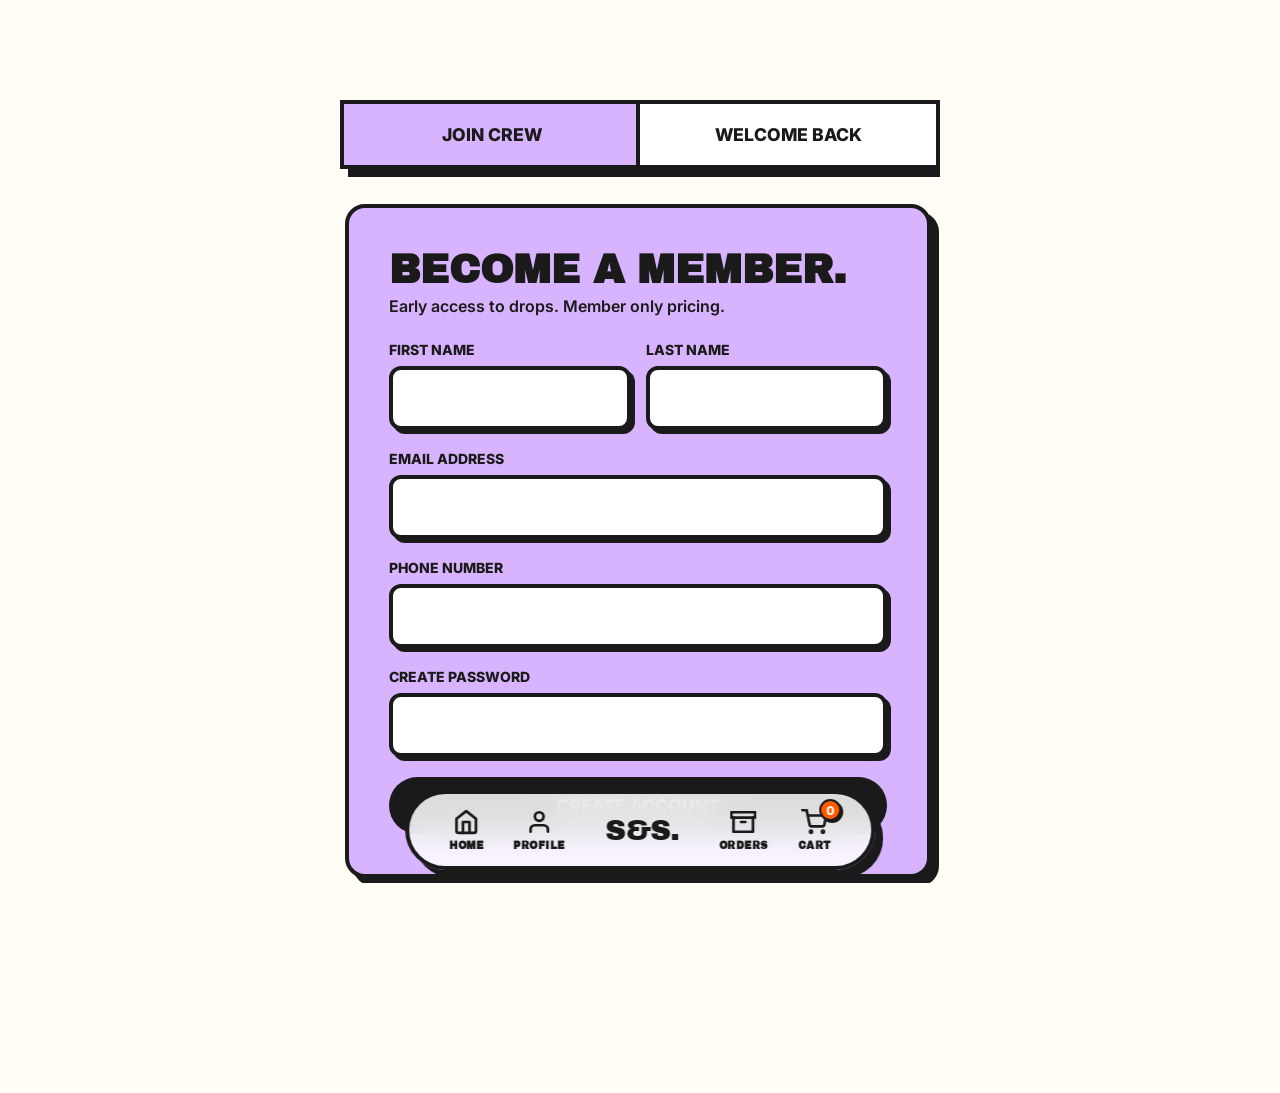
==== account.html @ eb3f5315 "Add files via upload" ====
<!DOCTYPE html>
<html lang="en">
<head>
    <meta charset="UTF-8">
    <meta name="viewport" content="width=device-width, initial-scale=1.0">
    <title>STEP | Account Setup</title>
    <link rel="stylesheet" href="style.css">
    <style>
        /* --- Neubrutalist Slider Specific Styles --- */
        .auth-wrapper {
            max-width: 600px;
            margin: 60px auto;
            overflow: hidden; /* Contains the sliding track */
        }

        /* The Pill Toggle */
        .auth-toggle {
            display: flex;
            position: relative;
            border: var(--border);
            margin-bottom: 30px;
            background: white;
            box-shadow: var(--shadow);
            overflow: hidden;
            cursor: pointer;
        }

        .toggle-btn {
            flex: 1;
            padding: 20px;
            text-align: center;
            font-weight: 800;
            font-size: 1.1rem;
            z-index: 2;
            transition: color 0.3s;
            user-select: none;
        }

        /* The Moving Background Block inside Toggle */
        .toggle-slider {
            position: absolute;
            top: 0; left: 0;
            width: 50%; height: 100%;
            background: var(--purple); /* Default: Signup Color */
            border-right: var(--border);
            z-index: 1;
            transition: transform 0.5s cubic-bezier(0.85, 0, 0.15, 1), background 0.5s;
        }

        /* The Sliding Form Track */
        .forms-window {
            overflow: hidden;
            width: 100%;
        }

        .forms-track {
            display: flex;
            width: 200%; /* Holds two 100% wide forms */
            transition: transform 0.6s cubic-bezier(0.85, 0, 0.15, 1);
            align-items: flex-start;
        }

        .form-pane {
            width: 49.7%; /* 50% of the 200% track = 100% of wrapper */
            padding: 5px; /* Prevent shadow clipping */
        }

        /* --- ACTIVE STATES (When Login is selected) --- */
        .auth-wrapper.is-login .toggle-slider {
            transform: translateX(100%);
            border-right: none;
            border-left: var(--border);
            background: var(--secondary); /* Login Color */
        }
        
        .auth-wrapper.is-login .forms-track {
            transform: translateX(-50%); /* Slide to the second form */
        }

        /* Responsive Form Row */
        .form-row { display: flex; gap: 15px; }
        @media (max-width: 600px) { .form-row { flex-direction: column; gap: 0; } }
        
        a{
            text-decoration: none;
        }
    </style>
</head>
<body onload="setupGlobal()">

    <!-- 3. UNIVERSAL FLOATING APP DOCK (Shows Everywhere) -->
    <div class="bottom-nav">
        <!-- Menu Trigger -->
         <a href="index.html">
        <div class="nav-item" id="menuBtn">
            <svg viewBox="0 0 24 24"><path d="M3 9l9-7 9 7v11a2 2 0 0 1-2 2H5a2 2 0 0 1-2-2z"></path><polyline points="9 22 9 12 15 12 15 22"></polyline></svg>
            <span>HOME</span>
        </div>
</a>
        <!-- Profile -->
        <a href="account.html" class="nav-item">
            <svg viewBox="0 0 24 24"><path d="M20 21v-2a4 4 0 0 0-4-4H8a4 4 0 0 0-4 4v2"></path><circle cx="12" cy="7" r="4"></circle></svg>
            <span>PROFILE</span>
        </a>

        <!-- BRAND LOGO (Center Anchor) -->
        <a href="index.html" class="dock-logo">S&S.</a>

        <!-- Orders / Archive -->
        <a href="orders.html" class="nav-item">
            <svg viewBox="0 0 24 24"><path d="M21 8v13H3V8"></path><path d="M1 3h22v5H1z"></path><path d="M10 12h4"></path></svg>
            <span>ORDERS</span>
        </a>

        <!-- Cart -->
        <a href="cart.html" class="nav-item">
            <div class="cart-badge cart-count">0</div>
            <svg viewBox="0 0 24 24"><circle cx="9" cy="21" r="1"></circle><circle cx="20" cy="21" r="1"></circle><path d="M1 1h4l2.68 13.39a2 2 0 0 0 2 1.61h9.72a2 2 0 0 0 2-1.61L23 6H6"></path></svg>
            <span>CART</span>
        </a>
    </div>
    <!-- AUTHENTICATION SLIDER SYSTEM -->
    <div class="container" id="auth-main">
        <div class="auth-wrapper" id="authWrapper">
            
            <!-- Custom Toggle Switch -->
            <div class="auth-toggle">
                <div class="toggle-slider" id="toggleSlider"></div>
                <div class="toggle-btn" onclick="switchMode('signup')">JOIN CREW</div>
                <div class="toggle-btn" onclick="switchMode('login')">WELCOME BACK</div>
            </div>

            <!-- Sliding Track -->
            <div class="forms-window">
                <div class="forms-track">
                    
                    <!-- PANE 1: SIGN UP -->
                    <div class="form-pane">
                        <div class="bento-card" style="background: var(--purple);">
                            <h1 style="font-size: 2.5rem; margin-bottom: 5px;">BECOME A MEMBER.</h1>
                            <p style="margin-bottom: 25px; font-weight:600;">Early access to drops. Member only pricing.</p>
                            
                            <form onsubmit="handleSignup(event)">
                                <div class="form-row">
                                    <div style="flex: 1;"><label>First Name</label><input type="text" id="reg-fn" required></div>
                                    <div style="flex: 1;"><label>Last Name</label><input type="text" id="reg-ln" required></div>
                                </div>
                                <label>Email Address</label><input type="email" id="reg-em" required>
                                <label>Phone Number</label><input type="tel" id="reg-ph">
                                <label>Create Password</label><input type="password" id="reg-pass" required minlength="6">
                                <button type="submit" class="btn-main" style="width: 100%; font-size: 1.1rem;">CREATE ACCOUNT</button>
                            </form>
                        </div>
                    </div>

                    <!-- PANE 2: LOG IN -->
                    <div class="form-pane">
                        <div class="bento-card" style="background: var(--secondary);">
                            <h1 style="font-size: 2.5rem; margin-bottom: 5px;">ACCESS GRANTED.</h1>
                            <p style="margin-bottom: 25px; font-weight:600;">Log in to access your dashboard and orders.</p>
                            
                            <form onsubmit="handleLogin(event)">
                                <label>Email Address</label>
                                <input type="email" id="log-em" required>
                                <label>Password</label>
                                <input type="password" id="log-pass" required>
                                <button type="submit" class="btn-main" style="width: 100%; font-size: 1.1rem; background: white; color: black;">ENTER THE VAULT</button>
                            </form>
                        </div>
                    </div>

                </div>
            </div>

        </div>
    </div>

    <script src="script.js"></script>
    <script>
        // Check if user is already logged in securely
        const currentUser = JSON.parse(localStorage.getItem('step_user'));
        if(currentUser) {
            document.getElementById('auth-main').innerHTML = `
                <div class="bento-card" style="max-width: 600px; margin: 100px auto; text-align:center; background: var(--secondary);">
                    <h1>WELCOME BACK, ${currentUser.name.toUpperCase()}.</h1>
                    <p style="margin: 20px 0; font-weight: 600;">You are fully authenticated and locked in.</p>
                    <a href="index.html" class="btn-main">RETURN TO STREETS</a>
                </div>`;
        }

        // Handle Slider UI Logic
        function switchMode(mode) {
            const wrapper = document.getElementById('authWrapper');
            if(mode === 'login') {
                wrapper.classList.add('is-login');
            } else {
                wrapper.classList.remove('is-login');
            }
        }

        // Supabase Auth Integration
        async function handleLogin(e) {
            e.preventDefault();
            const em = document.getElementById('log-em').value;
            const pass = document.getElementById('log-pass').value;
            
            // Query Supabase
            const users = await api(`site_users?email=eq.${em}&password=eq.${pass}`);
            
            if(users.length > 0) {
                localStorage.setItem('step_user', JSON.stringify({ email: em, name: users[0].first_name }));
                window.location.href = 'index.html';
            } else {
                alert('Invalid Email or Password. Please try again.');
            }
        }

        async function handleSignup(e) {
            e.preventDefault();
            const em = document.getElementById('reg-em').value;
            const pass = document.getElementById('reg-pass').value;
            
            // Validate if email already exists
            const existing = await api(`site_users?email=eq.${em}`);
            if(existing.length > 0) {
                alert('Email already registered. Switching to Login...');
                switchMode('login'); // Automatically slide them to the login screen!
                document.getElementById('log-em').value = em; // Pre-fill email
                return;
            }

            const user = { 
                first_name: document.getElementById('reg-fn').value, 
                last_name: document.getElementById('reg-ln').value, 
                email: em, 
                phone: document.getElementById('reg-ph').value,
                password: pass
            };
            
            await api('site_users', 'POST', user);
            
            // Auto Login and Route to Home
            localStorage.setItem('step_user', JSON.stringify({ email: em, name: user.first_name }));
            window.location.href = 'index.html';
        }
    </script>
</body>
</html>
---- style.css ----
@import url('https://fonts.googleapis.com/css2?family=Archivo+Black&family=Inter:wght@400;600;800&display=swap');

:root {
    --bg: #FFFDF6; 
    --accent: #FF5C00; 
    --secondary: #B1D8B7;
    --purple: #D8B4FE;
    --black: #1A1A1A;
    --border: 4px solid var(--black);
    --shadow: 8px 8px 0px var(--black);
    --shadow-hover: 12px 12px 0px var(--black);
    --radius: 20px;
}

* { margin: 0; padding: 0; box-sizing: border-box; font-family: 'Inter', sans-serif; }
body { background: var(--bg); color: var(--black); overflow-x: hidden; }
h1, h2, h3, .logo { font-family: 'Archivo Black', sans-serif; text-transform: uppercase; }

/* Navigation */
nav {
    position: sticky; top: 20px; z-index: 1000; margin: 0 20px; background: white;
    border: var(--border); border-radius: 100px; padding: 15px 30px;
    display: flex; justify-content: space-between; align-items: center;
    box-shadow: var(--shadow);
}
.logo { font-size: 24px; cursor: pointer; }
.desktop-only { display: flex; gap: 30px; list-style: none; }
.desktop-only a { text-decoration: none; color: var(--black); font-weight: 800; font-size: 14px; }
.nav-actions { display: flex; align-items: center; gap: 15px; }

/* Buttons */
.btn-main {
    background: var(--black); color: white; padding: 18px 36px; border-radius: 100px;
    text-decoration: none; font-weight: 800; display: inline-block; border: none;
    cursor: pointer; text-align: center; font-size: 1rem; transition: 0.2s;
}
.btn-main:hover { transform: translate(-2px, -2px); box-shadow: 6px 6px 0px rgba(0,0,0,0.5); }
.btn-white {
    background: white; color: var(--black); padding: 12px 24px; border-radius: 100px;
    text-decoration: none; font-weight: 800; border: var(--border);
    box-shadow: 4px 4px 0px var(--black); transition: 0.2s;
}
.btn-white:hover { transform: translate(-2px, -2px); box-shadow: 6px 6px 0px var(--black); }

/* Hamburger & Fullscreen Menu */
.hamburger { display: flex; flex-direction: column; gap: 6px; cursor: pointer; padding: 5px; z-index: 3001; }
.hamburger span { width: 30px; height: 4px; background: var(--black); border-radius: 2px; }
.menu-overlay {
    position: fixed; top: 0; right: 0; width: 100vw; height: 100vh; background: var(--bg);
    border-left: var(--border); z-index: 3000; transform: translateX(105%);
    transition: transform 0.6s cubic-bezier(0.85, 0, 0.15, 1); display: flex; flex-direction: column;
}
.menu-overlay.active { transform: translateX(0); }
.menu-header { padding: 30px; display: flex; justify-content: space-between; align-items: center; }
.close-btn {
    font-size: 50px; font-weight: 300; cursor: pointer; width: 60px; height: 60px;
    display: flex; align-items: center; justify-content: center; border: var(--border);
    border-radius: 50%; background: white; box-shadow: 4px 4px 0px var(--black);
}
.menu-content { flex: 1; display: flex; flex-direction: column; justify-content: center; padding: 0 50px; }
.mobile-links { list-style: none; }
.mobile-links li { margin: 15px 0; opacity: 0; transform: translateX(50px); transition: 0.4s ease; transition-delay: calc(0.1s * var(--i)); }
.menu-overlay.active .mobile-links li { opacity: 1; transform: translateX(0); }
.mobile-links a {
    font-family: 'Archivo Black', sans-serif; font-size: clamp(3rem, 8vw, 5rem);
    text-decoration: none; color: transparent; -webkit-text-stroke: 2px var(--black); transition: 0.3s;
}
.mobile-links a:hover { color: var(--black); padding-left: 20px; }

/* Grids & Cards */
.container { max-width: 1400px; margin: 40px auto; padding: 0 20px; }
.bento-card { background: white; border: var(--border); border-radius: var(--radius); padding: 40px; box-shadow: var(--shadow); }
.product-grid { 
    display: grid; 
    grid-template-columns: repeat(auto-fill, minmax(280px, 1fr)); /* Auto-adapts to mobile/desktop */
    gap: 30px; 
    margin-top: 30px; 
}
.shoe-card { background: white; border: var(--border); border-radius: var(--radius); overflow: hidden; box-shadow: var(--shadow); transition: 0.2s; }
.shoe-card:hover { transform: translate(-4px, -4px); box-shadow: var(--shadow-hover); }
.shoe-img { 
    width: 100%;
    aspect-ratio: 4 / 5; /* Perfect uniform sizing for all images */
    background: #f5f5f5; 
    border-bottom: var(--border); 
    display: flex; 
    align-items: center; 
    justify-content: center; 
    overflow: hidden; 
}
.shoe-img img { 
    width: 100%; 
    height: 100%; 
    object-fit: cover; /* Forces the image to fill the space without stretching */
    transition: transform 0.6s cubic-bezier(0.16, 1, 0.3, 1); 
}

.shoe-card:hover img { 
    transform: scale(1.08) rotate(-2deg); 
}
.shoe-info { padding: 25px; }

/* Forms & Inputs */
input, select, textarea {
    width: 100%; padding: 18px; border: var(--border); border-radius: 12px;
    margin-bottom: 20px; font-size: 1rem; font-weight: 600; background: white;
    box-shadow: 4px 4px 0px var(--black); outline: none; transition: 0.2s;
}
input:focus, textarea:focus { transform: translate(-2px, -2px); box-shadow: 6px 6px 0px var(--black); }
label { font-weight: 800; margin-bottom: 8px; display: block; text-transform: uppercase; font-size: 14px; }

/* Admin Table */
.admin-table { width: 100%; border-collapse: collapse; margin-top: 20px; }
.admin-table th, .admin-table td { border: 2px solid var(--black); padding: 15px; text-align: left; }
.admin-table th { background: var(--secondary); font-family: 'Archivo Black', sans-serif; }

@media (max-width: 900px) { .desktop-only { display: none; } }

/* --- Interactive Swatches (Nike/Amazon Style) --- */
.swatch-group { display: flex; flex-wrap: wrap; gap: 12px; margin-bottom: 25px; }

/* Size Swatches */
.size-swatch input[type="radio"], .color-swatch input[type="radio"] { display: none; }
.size-swatch label {
    display: flex; align-items: center; justify-content: center;
    width: 65px; height: 55px; border: 2px solid #ddd; border-radius: 8px;
    font-weight: 800; cursor: pointer; transition: 0.2s; background: white;
    font-size: 14px; box-shadow: 2px 2px 0px rgba(0,0,0,0.1);
}
.size-swatch input:checked + label {
    border-color: var(--black); background: var(--black); color: white;
    box-shadow: 4px 4px 0px var(--black); transform: translate(-2px, -2px);
}
.size-swatch label:hover { border-color: var(--black); }

/* Color Swatches */
.color-swatch label {
    display: block; width: 45px; height: 45px; border-radius: 50%;
    border: 2px solid #ddd; cursor: pointer; transition: 0.2s;
    box-shadow: 2px 2px 0px rgba(0,0,0,0.1);
}
.color-swatch input:checked + label {
    border: 4px solid var(--black); outline: 2px solid white; outline-offset: -4px;
    box-shadow: 4px 4px 0px var(--black); transform: translate(-2px, -2px);
}

/* --- Product Image Gallery --- */
.gallery-container { display: flex; gap: 20px; height: 600px; }
.thumbnails { display: flex; flex-direction: column; gap: 15px; width: 100px; overflow-y: auto; }
.thumb-img { 
    width: 100%; height: 100px; object-fit: cover; border: 3px solid transparent; 
    border-radius: 12px; cursor: pointer; opacity: 0.6; transition: 0.2s; background: #eee;
}
.thumb-img:hover, .thumb-img.active { opacity: 1; border-color: var(--black); box-shadow: 4px 4px 0px var(--black); }
.main-image { 
    flex: 1; height: 100%; border: var(--border); border-radius: var(--radius); 
    object-fit: cover; background: #eee; box-shadow: var(--shadow);
}

@media (max-width: 900px) {
    .gallery-container { flex-direction: column-reverse; height: auto; }
    .thumbnails { flex-direction: row; width: 100%; overflow-x: auto; padding-bottom: 10px; }
    .thumb-img { width: 80px; height: 80px; flex-shrink: 0; }
    .main-image { height: 400px; }
}

  /* --- APP-LIKE MOBILE OPTIMIZATIONS --- */
body {
    -webkit-tap-highlight-color: transparent;
    user-select: none; /* Prevents text selection on rapid taps */
}

/* Hide scrollbars for an app-like feel */
::-webkit-scrollbar { width: 0px; background: transparent; }

/* --- UNIVERSAL APP LAYOUT PREP --- */
body {
    -webkit-tap-highlight-color: transparent;
    user-select: none;
    padding-bottom: 150px; /* Ensure content doesn't hide behind the dock */
    padding-top: 40px; /* Gives breathing room since there's no top nav */
}

/* Failsafe to hide any old top navs if you missed deleting them */
nav { display: none !important; }

/* --- THE 10/10 FLOATING NEUBRUTALIST DOCK --- */
.bottom-nav {
    display: flex;
    position: fixed;
    bottom: 30px; /* Floats beautifully on Desktop/Laptop */
    left: 50%;
    transform: translateX(-50%);
    width: fit-content;
    gap: 30px; /* Spacing between icons */
    
    /* Premium Glassmorphism + Neubrutalism Blend */
    background: rgba(255, 255, 255, 0.85);
    backdrop-filter: blur(16px);
    -webkit-backdrop-filter: blur(16px);
    
    border: var(--border);
    border-radius: 100px; /* Perfect pill shape */
    z-index: 5000;
    padding: 15px 40px;
    justify-content: center;
    align-items: center;
    box-shadow: var(--shadow);
    transition: all 0.4s cubic-bezier(0.175, 0.885, 0.32, 1.275);
}

/* Laptop/Desktop Hover Physics */
@media (min-width: 901px) {
    .bottom-nav:hover {
        transform: translateX(-50%) translateY(-8px);
        box-shadow: 12px 12px 0px var(--black);
    }
}

/* Dock Navigation Items */
.nav-item {
    display: flex; flex-direction: column; align-items: center; gap: 5px;
    text-decoration: none; color: var(--black); position: relative;
    transition: transform 0.2s cubic-bezier(0.175, 0.885, 0.32, 1.275);
    cursor: pointer;
}

.nav-item:active { transform: scale(0.85); }
.nav-item:hover svg { stroke: var(--accent); transform: translateY(-3px); transition: 0.2s; }

.nav-item svg { 
    width: 26px; height: 26px; stroke-width: 2.5; 
    stroke: var(--black); fill: none; stroke-linecap: round; stroke-linejoin: round; 
    transition: all 0.2s;
    z-index: 40;
}

.nav-item span { font-size: 10px; font-weight: 800; font-family: 'Archivo Black', sans-serif; letter-spacing: 0.5px; }

/* The Central Brand Logo inside the Dock */
.dock-logo {
    font-family: 'Archivo Black', sans-serif;
    font-size: 1.8rem;
    color: var(--black);
    letter-spacing: -1px;
    text-decoration: none;
    padding: 0 10px;
    transition: 0.3s;
}
.dock-logo:hover { color: var(--accent); transform: scale(1.05); }

/* Notification Badge */
.cart-badge {
    position: absolute; top: -10px; right: -10px;
    background: var(--accent); color: white;
    font-size: 12px; font-weight: 800; width: 22px; height: 22px;
    display: flex; align-items: center; justify-content: center;
    border-radius: 50%; border: 2px solid var(--black);
    box-shadow: 2px 2px 0px var(--black);
    z-index: 50;
}

/* --- MOBILE SPECIFIC SNAP --- */
@media (max-width: 900px) {
    body { padding-top: 20px; }
    .bottom-nav { 
        width: 100%; max-width: 100%; 
        bottom: 0; gap: 0; justify-content: space-between;
        border-radius: 30px 30px 0 0; /* Flat bottom, rounded top like a native app sheet */
        border-left: none; border-right: none; border-bottom: none;
        padding: 15px 25px 25px; /* Extra padding for iOS swipe home bar */
        box-shadow: 0px -10px 20px rgba(0,0,0,0.05); /* Soft premium shadow */
    }
    .bottom-nav:hover { transform: translateX(-50%); box-shadow: 0px -10px 20px rgba(0,0,0,0.05); }
    .nav-item svg { width: 24px; height: 24px; }
    .dock-logo { font-size: 1.4rem; padding: 0; }
}
/* --- HOMEPAGE SPECIFIC STYLES --- */
.home-bento {
    display: grid;
    grid-template-columns: repeat(12, 1fr);
    gap: 25px;
    margin-bottom: 25px;
}

/* Hero Section */
.hero-main {
    grid-column: span 8;
    background: var(--secondary);
    min-height: 500px;
    position: relative;
    overflow: hidden;
    display: flex;
    flex-direction: column;
    justify-content: center;
    padding: 60px;
}

.hero-side-stack {
    grid-column: span 4;
    display: flex;
    flex-direction: column;
    gap: 25px;
}

.hero-side-card {
    flex: 1;
    display: flex;
    flex-direction: column;
    justify-content: center;
    padding: 40px;
    background: var(--purple);
}

/* Typographic Magic */
.huge-text {
    font-size: clamp(4rem, 8vw, 7rem);
    line-height: 0.85;
    margin-bottom: 20px;
    position: relative;
    z-index: 2;
}

.outline-text {
    color: transparent;
    -webkit-text-stroke: 2px var(--black);
}

/* Floating Hero Shoe */
.hero-shoe-img {
    position: absolute;
    right: -10%;
    bottom: -10%;
    width: 75%;
    transform: rotate(-15deg);
    filter: drop-shadow(0px 30px 20px rgba(0,0,0,0.3));
    z-index: 1;
    transition: transform 0.6s cubic-bezier(0.175, 0.885, 0.32, 1.275);
    /* Tricks white background images into looking transparent */
    mix-blend-mode: multiply; 
}

.hero-main:hover .hero-shoe-img {
    transform: rotate(-5deg) scale(1.05) translateY(-20px);
}

/* Infinite Marquee */
.marquee-container {
    background: var(--black);
    color: white;
    border: var(--border);
    border-radius: 100px;
    padding: 15px 0;
    overflow: hidden;
    white-space: nowrap;
    position: relative;
    box-shadow: var(--shadow);
    margin: 40px 0;
    display: flex;
    align-items: center;
}

.marquee-content {
    display: inline-block;
    font-family: 'Archivo Black', sans-serif;
    font-size: 1.5rem;
    animation: scrollMarquee 15s linear infinite;
}

.marquee-content span { margin: 0 40px; color: var(--accent); }

@keyframes scrollMarquee {
    0% { transform: translateX(0); }
    100% { transform: translateX(-50%); }
}

/* Editorial Category Grid */
.category-bento {
    display: grid;
    grid-template-columns: repeat(3, 1fr);
    gap: 25px;
    margin: 40px 0;
}

.cat-card {
    position: relative;
    height: 400px;
    background: white;
    overflow: hidden;
    display: flex;
    align-items: flex-end;
    padding: 30px;
    text-decoration: none;
    color: var(--black);
}

.cat-card img {
    position: absolute; top: 0; left: 0; width: 100%; height: 100%;
    object-fit: cover; z-index: 0;
    transition: 0.6s cubic-bezier(0.16, 1, 0.3, 1);
}

.cat-card:hover img { transform: scale(1.1); }

.cat-card h2 {
    position: relative; z-index: 2;
    background: white; border: var(--border); padding: 10px 20px;
    border-radius: 100px; font-size: 1.5rem;
    box-shadow: 4px 4px 0px var(--black);
    transition: 0.2s;
}

.cat-card:hover h2 { transform: translateY(-5px); box-shadow: 6px 6px 0px var(--accent); color: var(--accent); }

/* Responsive Overrides for Index */
@media (max-width: 900px) {
    .home-bento { grid-template-columns: 1fr; }
    .hero-main, .hero-side-stack { grid-column: span 1; }
    .hero-main { padding: 40px 20px; min-height: 450px; }
    .hero-shoe-img { right: -20%; bottom: 0; width: 120%; }
    .category-bento { grid-template-columns: 1fr; }
}
/* --- BULLETPROOF SKELETON LOADER (Matches your image exactly) --- */
/* --- PERFECT SKELETON LOADER (Matches your uploaded image) --- */
.skeleton-card-wrapper {
    background: #ffffff;
    border: 1px solid #f0f0f0;
    border-radius: 16px;
    overflow: hidden;
    box-shadow: 0 4px 15px rgba(0,0,0,0.02);
    display: flex;
    flex-direction: column;
}

@keyframes shimmer {
    0% { background-position: -200% 0; }
    100% { background-position: 200% 0; }
}

.skeleton-box {
    background: linear-gradient(90deg, #f5f5f5 25%, #fafafa 50%, #f5f5f5 75%);
    background-size: 200% 100%;
    animation: shimmer 1.5s infinite linear;
}

.skel-img-box { width: 100%; aspect-ratio: 1/1; }
.skel-content-box { padding: 20px; }
.skel-line-long { height: 12px; width: 80%; border-radius: 4px; margin-bottom: 12px; }
.skel-line-short { height: 12px; width: 40%; border-radius: 4px; margin-bottom: 25px; }
.skel-button-pill { height: 35px; width: 80px; border-radius: 6px; }

/* --- NEW: ORDER ACCORDION STYLES --- */
.order-accordion-item {
    margin-bottom: 20px;
    animation: pageFadeIn 0.6s cubic-bezier(0.16, 1, 0.3, 1) forwards;
}

.order-header {
    background: white;
    border: var(--border);
    padding: 20px 25px;
    box-shadow: var(--shadow);
    cursor: pointer;
    transition: 0.2s ease-out;
    display: grid;
    grid-template-columns: 2fr 1fr auto; /* Name | Date | Status */
    gap: 20px;
    align-items: center;
}

.order-accordion-item.active .order-header,
.order-header:hover {
    transform: translateY(-4px);
    background: #fdfae7; /* Light cream on active/hover */
}

.order-header h3 {
    font-size: 1.1rem;
    white-space: nowrap;
    overflow: hidden;
    text-overflow: ellipsis;
}

.order-header .order-date {
    font-weight: 800;
    color: #666;
    font-size: 0.9rem;
}

/* The expandable details area */
.order-details {
    max-height: 0;
    overflow: hidden;
    transition: max-height 0.5s cubic-bezier(0.25, 0.8, 0.25, 1), padding 0.5s;
    background: white;
    border: 4px solid var(--black);
    padding: 0 25px;
}

.order-accordion-item.active .order-details {
    max-height: 500px; /* Animate to this height */
    padding: 25px;
}

.detail-content {
    display: flex;
    gap: 25px;
    flex-wrap: wrap;
}

.detail-content img {
    width: 130px;
    height: 130px;
    object-fit: cover;
    border-radius: 12px;
    border: var(--border);
}

.detail-content .info-stack {
    flex: 1;
    min-width: 250px;
}
/* --- FOMO & INVENTORY STYLES --- */
.badge-urgency {
    background: #ffeae5; 
    color: #ff3b30; 
    border: 2px solid #ff3b30;
    font-size: 11px; 
    font-weight: 800; 
    padding: 6px 10px; 
    border-radius: 6px;
    display: inline-flex; 
    align-items: center;
    gap: 5px;
    margin-bottom: 12px;
    box-shadow: 2px 2px 0px #ff3b30;
    animation: pulse-border 2s infinite;
}

@keyframes pulse-border {
    0% { box-shadow: 0 0 0 0 rgba(255, 59, 48, 0.4); }
    70% { box-shadow: 0 0 0 6px rgba(255, 59, 48, 0); }
    100% { box-shadow: 0 0 0 0 rgba(255, 59, 48, 0); }
}

.img-sold-out {
    opacity: 0.6;
    filter: grayscale(100%);
}

.sold-out-overlay {
    position: absolute;
    top: 50%; left: 50%;
    transform: translate(-50%, -50%) rotate(-10deg);
    background: var(--black);
    color: white;
    font-family: 'Archivo Black', sans-serif;
    padding: 10px 20px;
    font-size: 1.8rem;
    border: 4px solid white;
    box-shadow: 6px 6px 0px rgba(0,0,0,0.4);
    z-index: 10;
    pointer-events: none;
    white-space: nowrap;
}

.btn-disabled {
    background: #e0e0e0 !important;
    color: #999 !important;
    border-color: #ccc !important;
    box-shadow: none !important;
    cursor: not-allowed !important;
    transform: none !important;
}
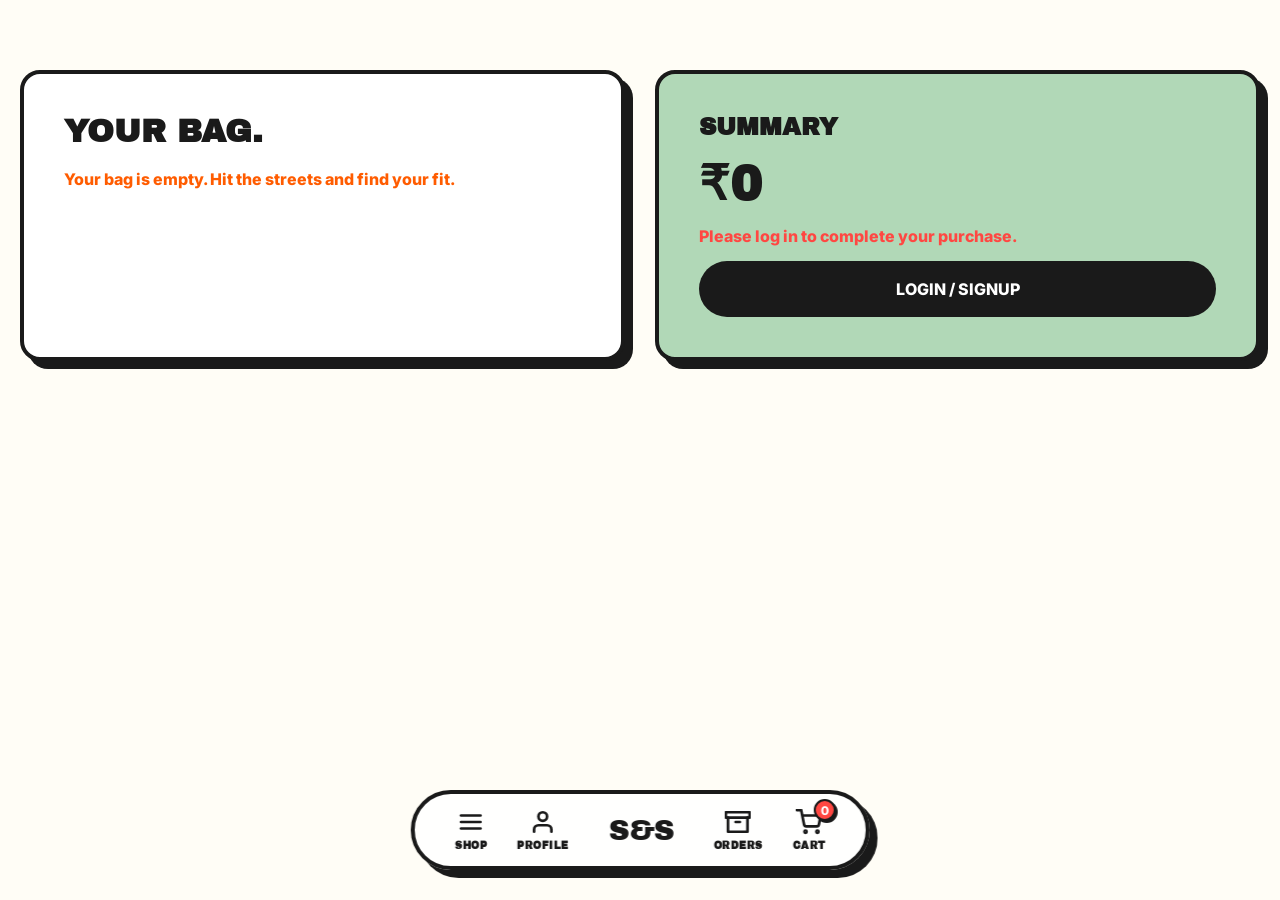
==== commit d3ad441f: "Update account.html" ====
--- a/account.html
+++ b/account.html
@@ -3,246 +3,139 @@
 <head>
     <meta charset="UTF-8">
     <meta name="viewport" content="width=device-width, initial-scale=1.0">
-    <title>STEP | Account Setup</title>
+    <title>S&S. | Shopping Cart</title>
     <link rel="stylesheet" href="style.css">
-    <style>
-        /* --- Neubrutalist Slider Specific Styles --- */
-        .auth-wrapper {
-            max-width: 600px;
-            margin: 60px auto;
-            overflow: hidden; /* Contains the sliding track */
-        }
+</head>
+<body onload="setupGlobal(); loadCartPage()">
 
-        /* The Pill Toggle */
-        .auth-toggle {
-            display: flex;
-            position: relative;
-            border: var(--border);
-            margin-bottom: 30px;
-            background: white;
-            box-shadow: var(--shadow);
-            overflow: hidden;
-            cursor: pointer;
-        }
-
-        .toggle-btn {
-            flex: 1;
-            padding: 20px;
-            text-align: center;
-            font-weight: 800;
-            font-size: 1.1rem;
-            z-index: 2;
-            transition: color 0.3s;
-            user-select: none;
-        }
-
-        /* The Moving Background Block inside Toggle */
-        .toggle-slider {
-            position: absolute;
-            top: 0; left: 0;
-            width: 50%; height: 100%;
-            background: var(--purple); /* Default: Signup Color */
-            border-right: var(--border);
-            z-index: 1;
-            transition: transform 0.5s cubic-bezier(0.85, 0, 0.15, 1), background 0.5s;
-        }
-
-        /* The Sliding Form Track */
-        .forms-window {
-            overflow: hidden;
-            width: 100%;
-        }
-
-        .forms-track {
-            display: flex;
-            width: 200%; /* Holds two 100% wide forms */
-            transition: transform 0.6s cubic-bezier(0.85, 0, 0.15, 1);
-            align-items: flex-start;
-        }
-
-        .form-pane {
-            width: 49.7%; /* 50% of the 200% track = 100% of wrapper */
-            padding: 5px; /* Prevent shadow clipping */
-        }
-
-        /* --- ACTIVE STATES (When Login is selected) --- */
-        .auth-wrapper.is-login .toggle-slider {
-            transform: translateX(100%);
-            border-right: none;
-            border-left: var(--border);
-            background: var(--secondary); /* Login Color */
-        }
-        
-        .auth-wrapper.is-login .forms-track {
-            transform: translateX(-50%); /* Slide to the second form */
-        }
-
-        /* Responsive Form Row */
-        .form-row { display: flex; gap: 15px; }
-        @media (max-width: 600px) { .form-row { flex-direction: column; gap: 0; } }
-        
-        a{
-            text-decoration: none;
-        }
-    </style>
-</head>
-<body onload="setupGlobal()">
-
-    <!-- 3. UNIVERSAL FLOATING APP DOCK (Shows Everywhere) -->
-    <div class="bottom-nav">
-        <!-- Menu Trigger -->
-         <a href="index.html">
-        <div class="nav-item" id="menuBtn">
-            <svg viewBox="0 0 24 24"><path d="M3 9l9-7 9 7v11a2 2 0 0 1-2 2H5a2 2 0 0 1-2-2z"></path><polyline points="9 22 9 12 15 12 15 22"></polyline></svg>
-            <span>HOME</span>
-        </div>
-</a>
-        <!-- Profile -->
-        <a href="account.html" class="nav-item">
-            <svg viewBox="0 0 24 24"><path d="M20 21v-2a4 4 0 0 0-4-4H8a4 4 0 0 0-4 4v2"></path><circle cx="12" cy="7" r="4"></circle></svg>
-            <span>PROFILE</span>
-        </a>
-
-        <!-- BRAND LOGO (Center Anchor) -->
-        <a href="index.html" class="dock-logo">S&S.</a>
-
-        <!-- Orders / Archive -->
-        <a href="orders.html" class="nav-item">
-            <svg viewBox="0 0 24 24"><path d="M21 8v13H3V8"></path><path d="M1 3h22v5H1z"></path><path d="M10 12h4"></path></svg>
-            <span>ORDERS</span>
-        </a>
-
-        <!-- Cart -->
-        <a href="cart.html" class="nav-item">
-            <div class="cart-badge cart-count">0</div>
-            <svg viewBox="0 0 24 24"><circle cx="9" cy="21" r="1"></circle><circle cx="20" cy="21" r="1"></circle><path d="M1 1h4l2.68 13.39a2 2 0 0 0 2 1.61h9.72a2 2 0 0 0 2-1.61L23 6H6"></path></svg>
-            <span>CART</span>
-        </a>
-    </div>
-    <!-- AUTHENTICATION SLIDER SYSTEM -->
-    <div class="container" id="auth-main">
-        <div class="auth-wrapper" id="authWrapper">
-            
-            <!-- Custom Toggle Switch -->
-            <div class="auth-toggle">
-                <div class="toggle-slider" id="toggleSlider"></div>
-                <div class="toggle-btn" onclick="switchMode('signup')">JOIN CREW</div>
-                <div class="toggle-btn" onclick="switchMode('login')">WELCOME BACK</div>
-            </div>
-
-            <!-- Sliding Track -->
-            <div class="forms-window">
-                <div class="forms-track">
-                    
-                    <!-- PANE 1: SIGN UP -->
-                    <div class="form-pane">
-                        <div class="bento-card" style="background: var(--purple);">
-                            <h1 style="font-size: 2.5rem; margin-bottom: 5px;">BECOME A MEMBER.</h1>
-                            <p style="margin-bottom: 25px; font-weight:600;">Early access to drops. Member only pricing.</p>
-                            
-                            <form onsubmit="handleSignup(event)">
-                                <div class="form-row">
-                                    <div style="flex: 1;"><label>First Name</label><input type="text" id="reg-fn" required></div>
-                                    <div style="flex: 1;"><label>Last Name</label><input type="text" id="reg-ln" required></div>
-                                </div>
-                                <label>Email Address</label><input type="email" id="reg-em" required>
-                                <label>Phone Number</label><input type="tel" id="reg-ph">
-                                <label>Create Password</label><input type="password" id="reg-pass" required minlength="6">
-                                <button type="submit" class="btn-main" style="width: 100%; font-size: 1.1rem;">CREATE ACCOUNT</button>
-                            </form>
-                        </div>
-                    </div>
-
-                    <!-- PANE 2: LOG IN -->
-                    <div class="form-pane">
-                        <div class="bento-card" style="background: var(--secondary);">
-                            <h1 style="font-size: 2.5rem; margin-bottom: 5px;">ACCESS GRANTED.</h1>
-                            <p style="margin-bottom: 25px; font-weight:600;">Log in to access your dashboard and orders.</p>
-                            
-                            <form onsubmit="handleLogin(event)">
-                                <label>Email Address</label>
-                                <input type="email" id="log-em" required>
-                                <label>Password</label>
-                                <input type="password" id="log-pass" required>
-                                <button type="submit" class="btn-main" style="width: 100%; font-size: 1.1rem; background: white; color: black;">ENTER THE VAULT</button>
-                            </form>
-                        </div>
-                    </div>
-
-                </div>
-            </div>
-
+    <!-- GLOBAL FULLSCREEN MENU OVERLAY -->
+    <div class="menu-overlay" id="menuOverlay">
+        <div class="menu-header"><div class="logo">S&S.</div><div class="close-btn" id="closeBtn">&times;</div></div>
+        <div class="menu-content">
+            <ul class="mobile-links"><li style="--i:1"><a href="mens.html">MENS</a></li><li style="--i:2"><a href="womens.html">WOMENS</a></li><li style="--i:3"><a href="kids.html">KIDS</a></li><li style="--i:4"><a href="contact.html">CONTACT</a></li></ul>
         </div>
     </div>
 
-    <script src="script.js"></script>
+    <div class="bottom-nav">
+        <div class="nav-item" id="menuBtn"><svg viewBox="0 0 24 24"><line x1="3" y1="12" x2="21" y2="12"></line><line x1="3" y1="6" x2="21" y2="6"></line><line x1="3" y1="18" x2="21" y2="18"></line></svg><span>SHOP</span></div>
+        <a href="account.html" class="nav-item"><svg viewBox="0 0 24 24"><path d="M20 21v-2a4 4 0 0 0-4-4H8a4 4 0 0 0-4 4v2"></path><circle cx="12" cy="7" r="4"></circle></svg><span>PROFILE</span></a>
+        <a href="index.html" class="dock-logo">S&S</a>
+        <a href="orders.html" class="nav-item"><svg viewBox="0 0 24 24"><path d="M21 8v13H3V8"></path><path d="M1 3h22v5H1z"></path><path d="M10 12h4"></path></svg><span>ORDERS</span></a>
+        <a href="cart.html" class="nav-item"><div class="cart-badge cart-count">0</div><svg viewBox="0 0 24 24"><circle cx="9" cy="21" r="1"></circle><circle cx="20" cy="21" r="1"></circle><path d="M1 1h4l2.68 13.39a2 2 0 0 0 2 1.61h9.72a2 2 0 0 0 2-1.61L23 6H6"></path></svg><span>CART</span></a>
+    </div>
+
+    <div class="container" style="display: grid; grid-template-columns: repeat(auto-fit, minmax(320px, 1fr)); gap: 30px; margin-top: 30px;">
+        
+        <div class="bento-card" style="background: white;">
+            <h1 style="margin-bottom: 20px;">YOUR BAG.</h1>
+            <div id="cart-items"></div>
+        </div>
+
+        <div class="bento-card" style="background: var(--secondary); height: fit-content;" id="checkout-box">
+            <h2>SUMMARY</h2>
+            <h1 id="cart-total" style="font-size: 3rem; margin: 15px 0;">₹0</h1>
+            
+            <div id="auth-gate" style="display: none;">
+                <p style="font-weight: 800; color: #ff4742; margin-bottom: 15px;">Please log in to complete your purchase.</p>
+                <a href="account.html" class="btn-main" style="display:block; text-align:center; width: 100%;">LOGIN / SIGNUP</a>
+            </div>
+
+            <form id="shipping-form" onsubmit="processCartCheckout(event)" style="display: block;">
+                <label>Full Name</label><input type="text" id="cc-name" required>
+                <label>Email</label><input type="email" id="cc-email" required>
+                <!-- NEW: PHONE INPUT FOR CART -->
+                <label>Phone Number</label><input type="tel" id="cc-phone" required placeholder="+91">
+                <label>Address</label><textarea id="cc-address" rows="3" required></textarea>
+                <button type="submit" class="btn-main" style="width: 100%; font-size: 1.2rem; padding: 20px;">SECURE CHECKOUT</button>
+            </form>
+        </div>
+    </div>
+
+<script src="script.js"></script>
     <script>
-        // Check if user is already logged in securely
-        const currentUser = JSON.parse(localStorage.getItem('step_user'));
-        if(currentUser) {
-            document.getElementById('auth-main').innerHTML = `
-                <div class="bento-card" style="max-width: 600px; margin: 100px auto; text-align:center; background: var(--secondary);">
-                    <h1>WELCOME BACK, ${currentUser.name.toUpperCase()}.</h1>
-                    <p style="margin: 20px 0; font-weight: 600;">You are fully authenticated and locked in.</p>
-                    <a href="index.html" class="btn-main">RETURN TO STREETS</a>
-                </div>`;
-        }
+        function loadCartPage() {
+            const cart = getCart();
+            const container = document.getElementById('cart-items');
+            
+            // FIXED THE USER KEY TO MATCH REST OF APP
+            const user = JSON.parse(localStorage.getItem('step_user'));
 
-        // Handle Slider UI Logic
-        function switchMode(mode) {
-            const wrapper = document.getElementById('authWrapper');
-            if(mode === 'login') {
-                wrapper.classList.add('is-login');
+            // GATEKEEPER LOGIC
+            if (!user) {
+                document.getElementById('shipping-form').style.display = 'none';
+                document.getElementById('auth-gate').style.display = 'block';
             } else {
-                wrapper.classList.remove('is-login');
+                document.getElementById('cc-name').value = user.name || '';
+                document.getElementById('cc-email').value = user.email || '';
             }
-        }
 
-        // Supabase Auth Integration
-        async function handleLogin(e) {
-            e.preventDefault();
-            const em = document.getElementById('log-em').value;
-            const pass = document.getElementById('log-pass').value;
-            
-            // Query Supabase
-            const users = await api(`site_users?email=eq.${em}&password=eq.${pass}`);
-            
-            if(users.length > 0) {
-                localStorage.setItem('step_user', JSON.stringify({ email: em, name: users[0].first_name }));
-                window.location.href = 'index.html';
-            } else {
-                alert('Invalid Email or Password. Please try again.');
-            }
-        }
-
-        async function handleSignup(e) {
-            e.preventDefault();
-            const em = document.getElementById('reg-em').value;
-            const pass = document.getElementById('reg-pass').value;
-            
-            // Validate if email already exists
-            const existing = await api(`site_users?email=eq.${em}`);
-            if(existing.length > 0) {
-                alert('Email already registered. Switching to Login...');
-                switchMode('login'); // Automatically slide them to the login screen!
-                document.getElementById('log-em').value = em; // Pre-fill email
+            if(cart.length === 0) {
+                container.innerHTML = '<p style="font-weight: 800; color: var(--accent);">Your bag is empty. Hit the streets and find your fit.</p>';
                 return;
             }
 
-            const user = { 
-                first_name: document.getElementById('reg-fn').value, 
-                last_name: document.getElementById('reg-ln').value, 
-                email: em, 
-                phone: document.getElementById('reg-ph').value,
-                password: pass
+            let total = 0;
+            container.innerHTML = cart.map((item, index) => {
+                total += item.price;
+                return `
+                <div style="display:flex; gap:15px; margin-bottom: 20px; border: var(--border); padding: 15px; border-radius: 12px; box-shadow: 4px 4px 0px var(--black); animation: pageFadeIn 0.4s ease forwards;">
+                    <img src="${item.image}" style="width: 80px; height: 100px; object-fit: cover; border-radius: 8px;">
+                    <div style="flex:1;">
+                        <h3>${item.name}</h3>
+                        <p style="font-weight:800; color:var(--accent);">₹${item.price.toLocaleString('en-IN')}</p>
+                        <p style="font-size:12px; font-weight:600; margin-top:5px;">EURO ${item.size} | Color: ${item.color}</p>
+                        <button type="button" onclick="removeFromCart(${index})" style="margin-top:10px; background:none; border:none; color:red; font-weight:800; cursor:pointer;">REMOVE</button>
+                    </div>
+                </div>`;
+            }).join('');
+            
+            document.getElementById('cart-total').innerText = `₹${total.toLocaleString('en-IN')}`;
+        }
+
+        function removeFromCart(index) {
+            let cart = getCart();
+            cart.splice(index, 1);
+            saveCart(cart);
+            loadCartPage(); // Re-render page
+        }
+
+        async function processCartCheckout(e) {
+            e.preventDefault();
+            const cart = getCart();
+            const user = JSON.parse(localStorage.getItem('step_user')); // FIXED KEY
+            if (!user) return alert("Please log in first!");
+            if(cart.length === 0) return alert("Cart is empty!");
+
+            const orderData = {
+                customer_name: document.getElementById('cc-name').value,
+                customer_email: document.getElementById('cc-email').value,
+                customer_phone: document.getElementById('cc-phone').value, // NOW SUBMITS PHONE
+                address: document.getElementById('cc-address').value,
+                status: 'Ordered'
             };
+
+            for(let item of cart) {
+                await api('orders', 'POST', {
+                    ...orderData,
+                    product_id: item.id,
+                    size_selected: item.size,
+                    color_selected: item.color
+                });
+            }
+
+            // Clear the cart securely
+            saveCart([]); 
             
-            await api('site_users', 'POST', user);
-            
-            // Auto Login and Route to Home
-            localStorage.setItem('step_user', JSON.stringify({ email: em, name: user.first_name }));
-            window.location.href = 'index.html';
+            // Show Success UI
+            document.body.innerHTML = `
+                <div class="container" style="display:flex; justify-content:center; align-items:center; min-height:80vh;">
+                    <div class="bento-card smooth-fade" style="text-align:center; background:var(--purple); width: 100%; max-width: 600px;">
+                        <h1 style="font-size:clamp(3rem, 6vw, 5rem);">ORDER SECURED.</h1>
+                        <p style="font-size: 1.2rem; margin: 20px 0; font-weight: 600;">Your gear is being prepped for dispatch.</p>
+                        <a href="orders.html" class="btn-main">VIEW ARCHIVE</a>
+                    </div>
+                </div>`;
         }
     </script>
 </body>
-</html>+</html>
--- a/style.css
+++ b/style.css
@@ -226,7 +226,7 @@
 }
 
 .nav-item:active { transform: scale(0.85); }
-.nav-item:hover svg { stroke: var(--accent); transform: translateY(-3px); transition: 0.2s; }
+.nav-item:hover svg { transform: translateY(-3px); transition: 0.2s; }
 
 .nav-item svg { 
     width: 26px; height: 26px; stroke-width: 2.5; 
@@ -252,7 +252,7 @@
 /* Notification Badge */
 .cart-badge {
     position: absolute; top: -10px; right: -10px;
-    background: var(--accent); color: white;
+    background: #ff4742; color: white;
     font-size: 12px; font-weight: 800; width: 22px; height: 22px;
     display: flex; align-items: center; justify-content: center;
     border-radius: 50%; border: 2px solid var(--black);
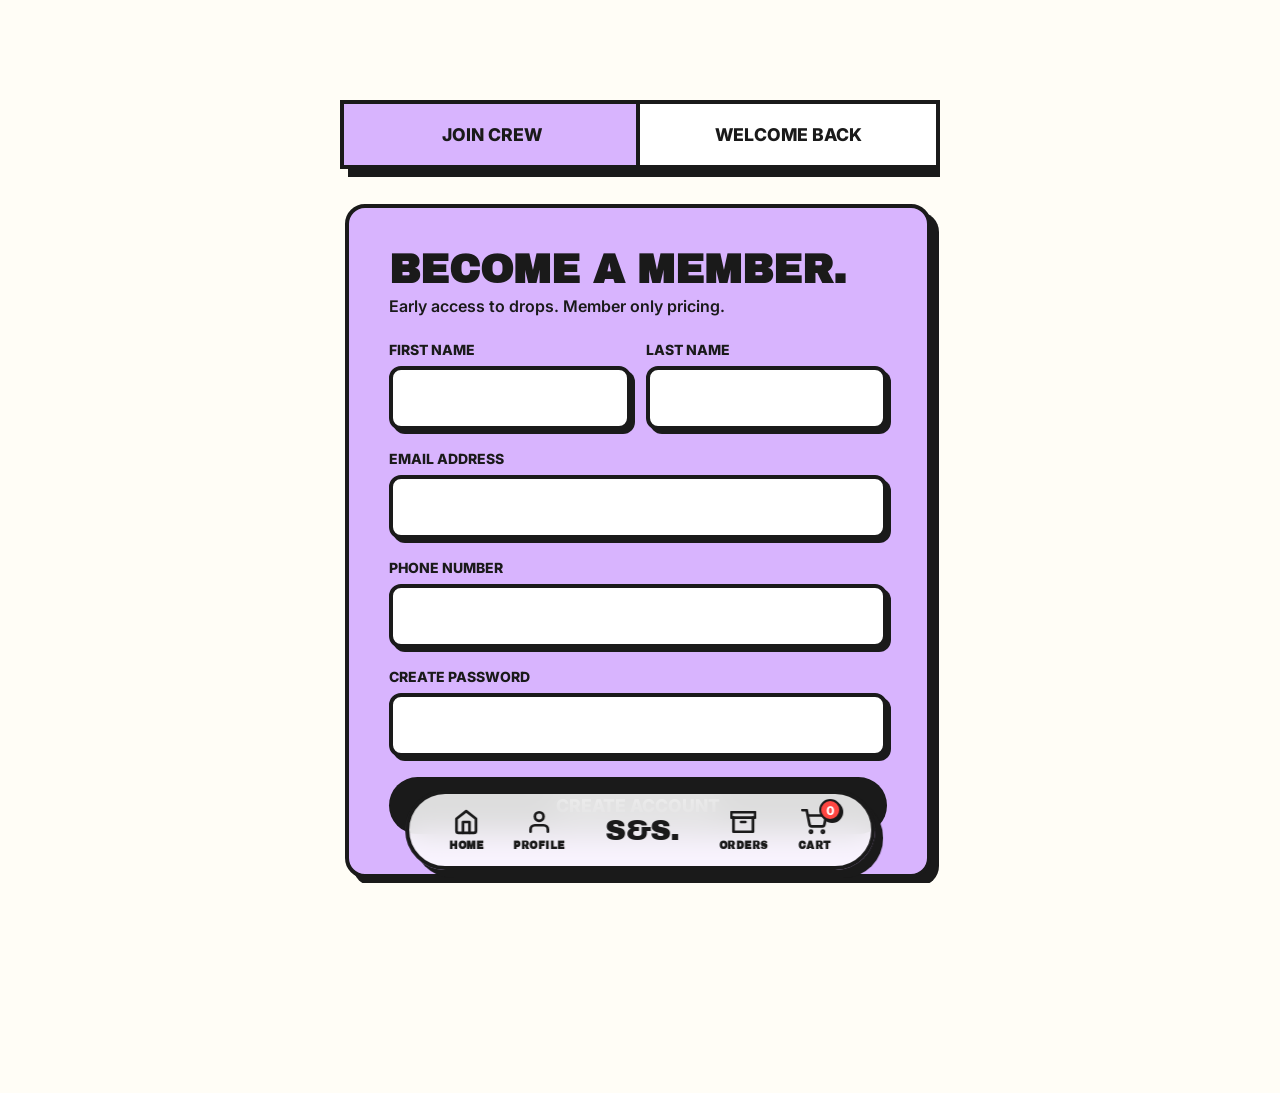
==== commit d01ca168: "Update account.html" ====
--- a/account.html
+++ b/account.html
@@ -3,138 +3,245 @@
 <head>
     <meta charset="UTF-8">
     <meta name="viewport" content="width=device-width, initial-scale=1.0">
-    <title>S&S. | Shopping Cart</title>
+    <title>S&S. | Account Setup</title>
     <link rel="stylesheet" href="style.css">
+    <style>
+        /* --- Neubrutalist Slider Specific Styles --- */
+        .auth-wrapper {
+            max-width: 600px;
+            margin: 60px auto;
+            overflow: hidden; /* Contains the sliding track */
+        }
+
+        /* The Pill Toggle */
+        .auth-toggle {
+            display: flex;
+            position: relative;
+            border: var(--border);
+            margin-bottom: 30px;
+            background: white;
+            box-shadow: var(--shadow);
+            overflow: hidden;
+            cursor: pointer;
+        }
+
+        .toggle-btn {
+            flex: 1;
+            padding: 20px;
+            text-align: center;
+            font-weight: 800;
+            font-size: 1.1rem;
+            z-index: 2;
+            transition: color 0.3s;
+            user-select: none;
+        }
+
+        /* The Moving Background Block inside Toggle */
+        .toggle-slider {
+            position: absolute;
+            top: 0; left: 0;
+            width: 50%; height: 100%;
+            background: var(--purple); /* Default: Signup Color */
+            border-right: var(--border);
+            z-index: 1;
+            transition: transform 0.5s cubic-bezier(0.85, 0, 0.15, 1), background 0.5s;
+        }
+
+        /* The Sliding Form Track */
+        .forms-window {
+            overflow: hidden;
+            width: 100%;
+        }
+
+        .forms-track {
+            display: flex;
+            width: 200%; /* Holds two 100% wide forms */
+            transition: transform 0.6s cubic-bezier(0.85, 0, 0.15, 1);
+            align-items: flex-start;
+        }
+
+        .form-pane {
+            width: 49.7%; /* 50% of the 200% track = 100% of wrapper */
+            padding: 5px; /* Prevent shadow clipping */
+        }
+
+        /* --- ACTIVE STATES (When Login is selected) --- */
+        .auth-wrapper.is-login .toggle-slider {
+            transform: translateX(100%);
+            border-right: none;
+            border-left: var(--border);
+            background: var(--secondary); /* Login Color */
+        }
+        
+        .auth-wrapper.is-login .forms-track {
+            transform: translateX(-50%); /* Slide to the second form */
+        }
+
+        /* Responsive Form Row */
+        .form-row { display: flex; gap: 15px; }
+        @media (max-width: 600px) { .form-row { flex-direction: column; gap: 0; } }
+        
+        a{
+            text-decoration: none;
+        }
+    </style>
 </head>
-<body onload="setupGlobal(); loadCartPage()">
-
-    <!-- GLOBAL FULLSCREEN MENU OVERLAY -->
-    <div class="menu-overlay" id="menuOverlay">
-        <div class="menu-header"><div class="logo">S&S.</div><div class="close-btn" id="closeBtn">&times;</div></div>
-        <div class="menu-content">
-            <ul class="mobile-links"><li style="--i:1"><a href="mens.html">MENS</a></li><li style="--i:2"><a href="womens.html">WOMENS</a></li><li style="--i:3"><a href="kids.html">KIDS</a></li><li style="--i:4"><a href="contact.html">CONTACT</a></li></ul>
+<body onload="setupGlobal()">
+
+    <!-- 3. UNIVERSAL FLOATING APP DOCK (Shows Everywhere) -->
+    <div class="bottom-nav">
+        <!-- Menu Trigger -->
+         <a href="index.html">
+        <div class="nav-item" id="menuBtn">
+            <svg viewBox="0 0 24 24"><path d="M3 9l9-7 9 7v11a2 2 0 0 1-2 2H5a2 2 0 0 1-2-2z"></path><polyline points="9 22 9 12 15 12 15 22"></polyline></svg>
+            <span>HOME</span>
+        </div>
+</a>
+        <!-- Profile -->
+        <a href="account.html" class="nav-item">
+            <svg viewBox="0 0 24 24"><path d="M20 21v-2a4 4 0 0 0-4-4H8a4 4 0 0 0-4 4v2"></path><circle cx="12" cy="7" r="4"></circle></svg>
+            <span>PROFILE</span>
+        </a>
+
+        <!-- BRAND LOGO (Center Anchor) -->
+        <a href="index.html" class="dock-logo">S&S.</a>
+
+        <!-- Orders / Archive -->
+        <a href="orders.html" class="nav-item">
+            <svg viewBox="0 0 24 24"><path d="M21 8v13H3V8"></path><path d="M1 3h22v5H1z"></path><path d="M10 12h4"></path></svg>
+            <span>ORDERS</span>
+        </a>
+
+        <!-- Cart -->
+        <a href="cart.html" class="nav-item">
+            <div class="cart-badge cart-count">0</div>
+            <svg viewBox="0 0 24 24"><circle cx="9" cy="21" r="1"></circle><circle cx="20" cy="21" r="1"></circle><path d="M1 1h4l2.68 13.39a2 2 0 0 0 2 1.61h9.72a2 2 0 0 0 2-1.61L23 6H6"></path></svg>
+            <span>CART</span>
+        </a>
+    </div>
+    <!-- AUTHENTICATION SLIDER SYSTEM -->
+    <div class="container" id="auth-main">
+        <div class="auth-wrapper" id="authWrapper">
+            
+            <!-- Custom Toggle Switch -->
+            <div class="auth-toggle">
+                <div class="toggle-slider" id="toggleSlider"></div>
+                <div class="toggle-btn" onclick="switchMode('signup')">JOIN CREW</div>
+                <div class="toggle-btn" onclick="switchMode('login')">WELCOME BACK</div>
+            </div>
+
+            <!-- Sliding Track -->
+            <div class="forms-window">
+                <div class="forms-track">
+                    
+                    <!-- PANE 1: SIGN UP -->
+                    <div class="form-pane">
+                        <div class="bento-card" style="background: var(--purple);">
+                            <h1 style="font-size: 2.5rem; margin-bottom: 5px;">BECOME A MEMBER.</h1>
+                            <p style="margin-bottom: 25px; font-weight:600;">Early access to drops. Member only pricing.</p>
+                            
+                            <form onsubmit="handleSignup(event)">
+                                <div class="form-row">
+                                    <div style="flex: 1;"><label>First Name</label><input type="text" id="reg-fn" required></div>
+                                    <div style="flex: 1;"><label>Last Name</label><input type="text" id="reg-ln" required></div>
+                                </div>
+                                <label>Email Address</label><input type="email" id="reg-em" required>
+                                <label>Phone Number</label><input type="tel" id="reg-ph">
+                                <label>Create Password</label><input type="password" id="reg-pass" required minlength="6">
+                                <button type="submit" class="btn-main" style="width: 100%; font-size: 1.1rem;">CREATE ACCOUNT</button>
+                            </form>
+                        </div>
+                    </div>
+
+                    <!-- PANE 2: LOG IN -->
+                    <div class="form-pane">
+                        <div class="bento-card" style="background: var(--secondary);">
+                            <h1 style="font-size: 2.5rem; margin-bottom: 5px;">ACCESS GRANTED.</h1>
+                            <p style="margin-bottom: 25px; font-weight:600;">Log in to access your dashboard and orders.</p>
+                            
+                            <form onsubmit="handleLogin(event)">
+                                <label>Email Address</label>
+                                <input type="email" id="log-em" required>
+                                <label>Password</label>
+                                <input type="password" id="log-pass" required>
+                                <button type="submit" class="btn-main" style="width: 100%; font-size: 1.1rem; background: white; color: black;">ENTER THE VAULT</button>
+                            </form>
+                        </div>
+                    </div>
+
+                </div>
+            </div>
+
         </div>
     </div>
 
-    <div class="bottom-nav">
-        <div class="nav-item" id="menuBtn"><svg viewBox="0 0 24 24"><line x1="3" y1="12" x2="21" y2="12"></line><line x1="3" y1="6" x2="21" y2="6"></line><line x1="3" y1="18" x2="21" y2="18"></line></svg><span>SHOP</span></div>
-        <a href="account.html" class="nav-item"><svg viewBox="0 0 24 24"><path d="M20 21v-2a4 4 0 0 0-4-4H8a4 4 0 0 0-4 4v2"></path><circle cx="12" cy="7" r="4"></circle></svg><span>PROFILE</span></a>
-        <a href="index.html" class="dock-logo">S&S</a>
-        <a href="orders.html" class="nav-item"><svg viewBox="0 0 24 24"><path d="M21 8v13H3V8"></path><path d="M1 3h22v5H1z"></path><path d="M10 12h4"></path></svg><span>ORDERS</span></a>
-        <a href="cart.html" class="nav-item"><div class="cart-badge cart-count">0</div><svg viewBox="0 0 24 24"><circle cx="9" cy="21" r="1"></circle><circle cx="20" cy="21" r="1"></circle><path d="M1 1h4l2.68 13.39a2 2 0 0 0 2 1.61h9.72a2 2 0 0 0 2-1.61L23 6H6"></path></svg><span>CART</span></a>
-    </div>
-
-    <div class="container" style="display: grid; grid-template-columns: repeat(auto-fit, minmax(320px, 1fr)); gap: 30px; margin-top: 30px;">
-        
-        <div class="bento-card" style="background: white;">
-            <h1 style="margin-bottom: 20px;">YOUR BAG.</h1>
-            <div id="cart-items"></div>
-        </div>
-
-        <div class="bento-card" style="background: var(--secondary); height: fit-content;" id="checkout-box">
-            <h2>SUMMARY</h2>
-            <h1 id="cart-total" style="font-size: 3rem; margin: 15px 0;">₹0</h1>
-            
-            <div id="auth-gate" style="display: none;">
-                <p style="font-weight: 800; color: #ff4742; margin-bottom: 15px;">Please log in to complete your purchase.</p>
-                <a href="account.html" class="btn-main" style="display:block; text-align:center; width: 100%;">LOGIN / SIGNUP</a>
-            </div>
-
-            <form id="shipping-form" onsubmit="processCartCheckout(event)" style="display: block;">
-                <label>Full Name</label><input type="text" id="cc-name" required>
-                <label>Email</label><input type="email" id="cc-email" required>
-                <!-- NEW: PHONE INPUT FOR CART -->
-                <label>Phone Number</label><input type="tel" id="cc-phone" required placeholder="+91">
-                <label>Address</label><textarea id="cc-address" rows="3" required></textarea>
-                <button type="submit" class="btn-main" style="width: 100%; font-size: 1.2rem; padding: 20px;">SECURE CHECKOUT</button>
-            </form>
-        </div>
-    </div>
-
-<script src="script.js"></script>
+    <script src="script.js"></script>
     <script>
-        function loadCartPage() {
-            const cart = getCart();
-            const container = document.getElementById('cart-items');
-            
-            // FIXED THE USER KEY TO MATCH REST OF APP
-            const user = JSON.parse(localStorage.getItem('step_user'));
-
-            // GATEKEEPER LOGIC
-            if (!user) {
-                document.getElementById('shipping-form').style.display = 'none';
-                document.getElementById('auth-gate').style.display = 'block';
+        // Check if user is already logged in securely
+        const currentUser = JSON.parse(localStorage.getItem('step_user'));
+        if(currentUser) {
+            document.getElementById('auth-main').innerHTML = `
+                <div class="bento-card" style="max-width: 600px; margin: 100px auto; text-align:center; background: var(--secondary);">
+                    <h1>WELCOME BACK, ${currentUser.name.toUpperCase()}.</h1>
+                    <p style="margin: 20px 0; font-weight: 600;">You are fully authenticated and locked in.</p>
+                    <a href="index.html" class="btn-main">RETURN TO STREETS</a>
+                </div>`;
+        }
+
+        // Handle Slider UI Logic
+        function switchMode(mode) {
+            const wrapper = document.getElementById('authWrapper');
+            if(mode === 'login') {
+                wrapper.classList.add('is-login');
             } else {
-                document.getElementById('cc-name').value = user.name || '';
-                document.getElementById('cc-email').value = user.email || '';
+                wrapper.classList.remove('is-login');
             }
-
-            if(cart.length === 0) {
-                container.innerHTML = '<p style="font-weight: 800; color: var(--accent);">Your bag is empty. Hit the streets and find your fit.</p>';
+        }
+
+        // Supabase Auth Integration
+        async function handleLogin(e) {
+            e.preventDefault();
+            const em = document.getElementById('log-em').value;
+            const pass = document.getElementById('log-pass').value;
+            
+            // Query Supabase
+            const users = await api(`site_users?email=eq.${em}&password=eq.${pass}`);
+            
+            if(users.length > 0) {
+                localStorage.setItem('step_user', JSON.stringify({ email: em, name: users[0].first_name }));
+                window.location.href = 'index.html';
+            } else {
+                alert('Invalid Email or Password. Please try again.');
+            }
+        }
+
+        async function handleSignup(e) {
+            e.preventDefault();
+            const em = document.getElementById('reg-em').value;
+            const pass = document.getElementById('reg-pass').value;
+            
+            // Validate if email already exists
+            const existing = await api(`site_users?email=eq.${em}`);
+            if(existing.length > 0) {
+                alert('Email already registered. Switching to Login...');
+                switchMode('login'); // Automatically slide them to the login screen!
+                document.getElementById('log-em').value = em; // Pre-fill email
                 return;
             }
 
-            let total = 0;
-            container.innerHTML = cart.map((item, index) => {
-                total += item.price;
-                return `
-                <div style="display:flex; gap:15px; margin-bottom: 20px; border: var(--border); padding: 15px; border-radius: 12px; box-shadow: 4px 4px 0px var(--black); animation: pageFadeIn 0.4s ease forwards;">
-                    <img src="${item.image}" style="width: 80px; height: 100px; object-fit: cover; border-radius: 8px;">
-                    <div style="flex:1;">
-                        <h3>${item.name}</h3>
-                        <p style="font-weight:800; color:var(--accent);">₹${item.price.toLocaleString('en-IN')}</p>
-                        <p style="font-size:12px; font-weight:600; margin-top:5px;">EURO ${item.size} | Color: ${item.color}</p>
-                        <button type="button" onclick="removeFromCart(${index})" style="margin-top:10px; background:none; border:none; color:red; font-weight:800; cursor:pointer;">REMOVE</button>
-                    </div>
-                </div>`;
-            }).join('');
-            
-            document.getElementById('cart-total').innerText = `₹${total.toLocaleString('en-IN')}`;
-        }
-
-        function removeFromCart(index) {
-            let cart = getCart();
-            cart.splice(index, 1);
-            saveCart(cart);
-            loadCartPage(); // Re-render page
-        }
-
-        async function processCartCheckout(e) {
-            e.preventDefault();
-            const cart = getCart();
-            const user = JSON.parse(localStorage.getItem('step_user')); // FIXED KEY
-            if (!user) return alert("Please log in first!");
-            if(cart.length === 0) return alert("Cart is empty!");
-
-            const orderData = {
-                customer_name: document.getElementById('cc-name').value,
-                customer_email: document.getElementById('cc-email').value,
-                customer_phone: document.getElementById('cc-phone').value, // NOW SUBMITS PHONE
-                address: document.getElementById('cc-address').value,
-                status: 'Ordered'
+            const user = { 
+                first_name: document.getElementById('reg-fn').value, 
+                last_name: document.getElementById('reg-ln').value, 
+                email: em, 
+                phone: document.getElementById('reg-ph').value,
+                password: pass
             };
-
-            for(let item of cart) {
-                await api('orders', 'POST', {
-                    ...orderData,
-                    product_id: item.id,
-                    size_selected: item.size,
-                    color_selected: item.color
-                });
-            }
-
-            // Clear the cart securely
-            saveCart([]); 
-            
-            // Show Success UI
-            document.body.innerHTML = `
-                <div class="container" style="display:flex; justify-content:center; align-items:center; min-height:80vh;">
-                    <div class="bento-card smooth-fade" style="text-align:center; background:var(--purple); width: 100%; max-width: 600px;">
-                        <h1 style="font-size:clamp(3rem, 6vw, 5rem);">ORDER SECURED.</h1>
-                        <p style="font-size: 1.2rem; margin: 20px 0; font-weight: 600;">Your gear is being prepped for dispatch.</p>
-                        <a href="orders.html" class="btn-main">VIEW ARCHIVE</a>
-                    </div>
-                </div>`;
+            
+            await api('site_users', 'POST', user);
+            
+            // Auto Login and Route to Home
+            localStorage.setItem('step_user', JSON.stringify({ email: em, name: user.first_name }));
+            window.location.href = 'index.html';
         }
     </script>
 </body>
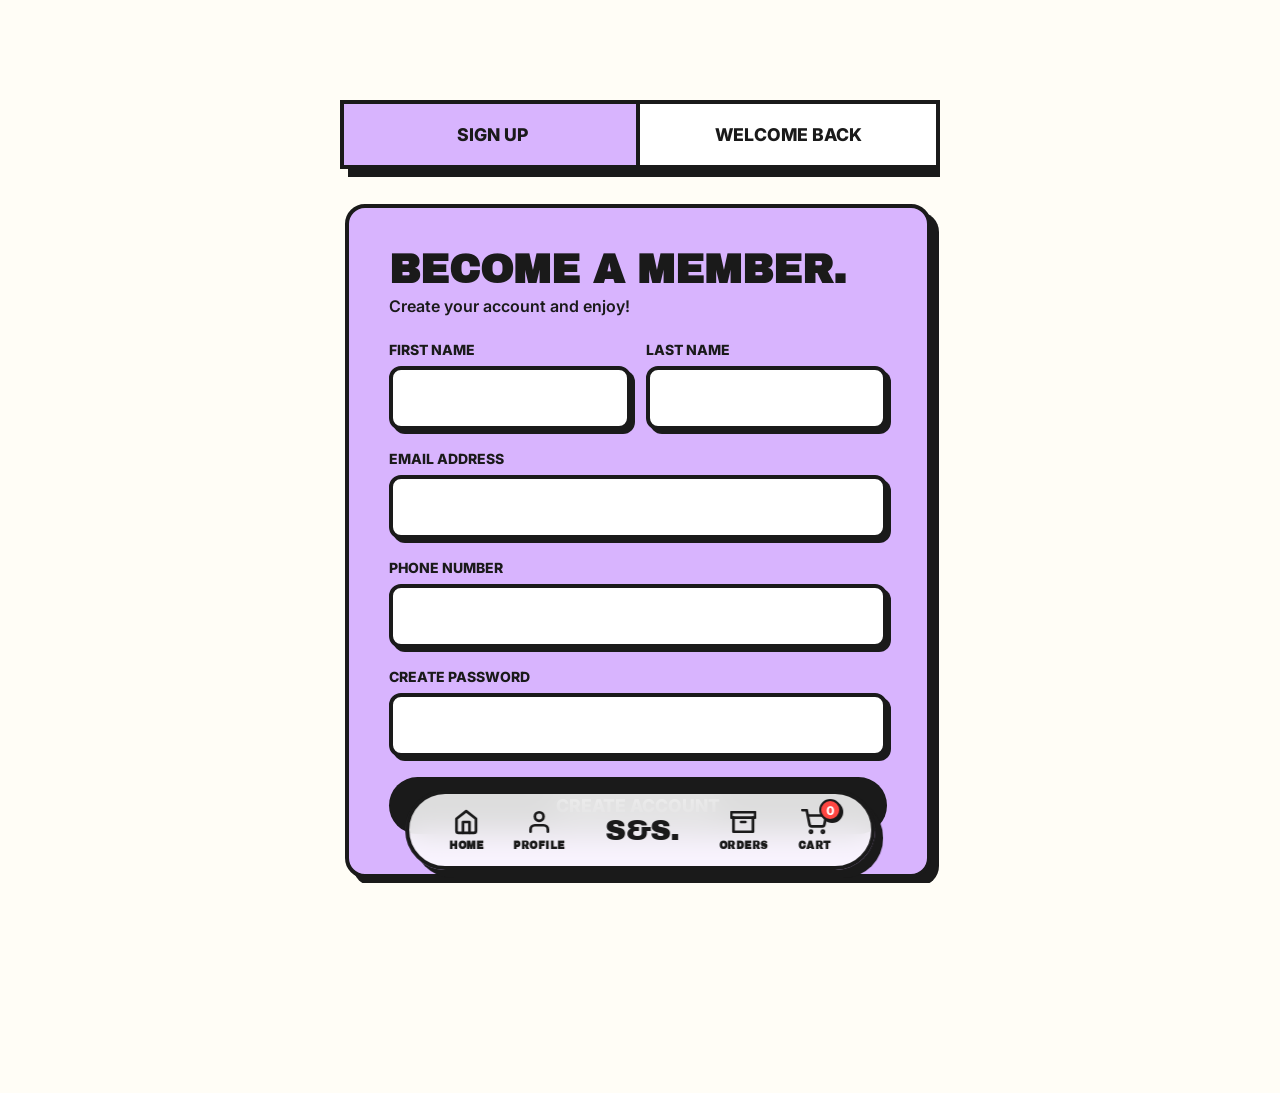
==== commit a4851330: "Update account.html" ====
--- a/account.html
+++ b/account.html
@@ -126,7 +126,7 @@
             <!-- Custom Toggle Switch -->
             <div class="auth-toggle">
                 <div class="toggle-slider" id="toggleSlider"></div>
-                <div class="toggle-btn" onclick="switchMode('signup')">JOIN CREW</div>
+                <div class="toggle-btn" onclick="switchMode('signup')">SIGN UP</div>
                 <div class="toggle-btn" onclick="switchMode('login')">WELCOME BACK</div>
             </div>
 
@@ -138,7 +138,7 @@
                     <div class="form-pane">
                         <div class="bento-card" style="background: var(--purple);">
                             <h1 style="font-size: 2.5rem; margin-bottom: 5px;">BECOME A MEMBER.</h1>
-                            <p style="margin-bottom: 25px; font-weight:600;">Early access to drops. Member only pricing.</p>
+                            <p style="margin-bottom: 25px; font-weight:600;">Create your account and enjoy!</p>
                             
                             <form onsubmit="handleSignup(event)">
                                 <div class="form-row">
